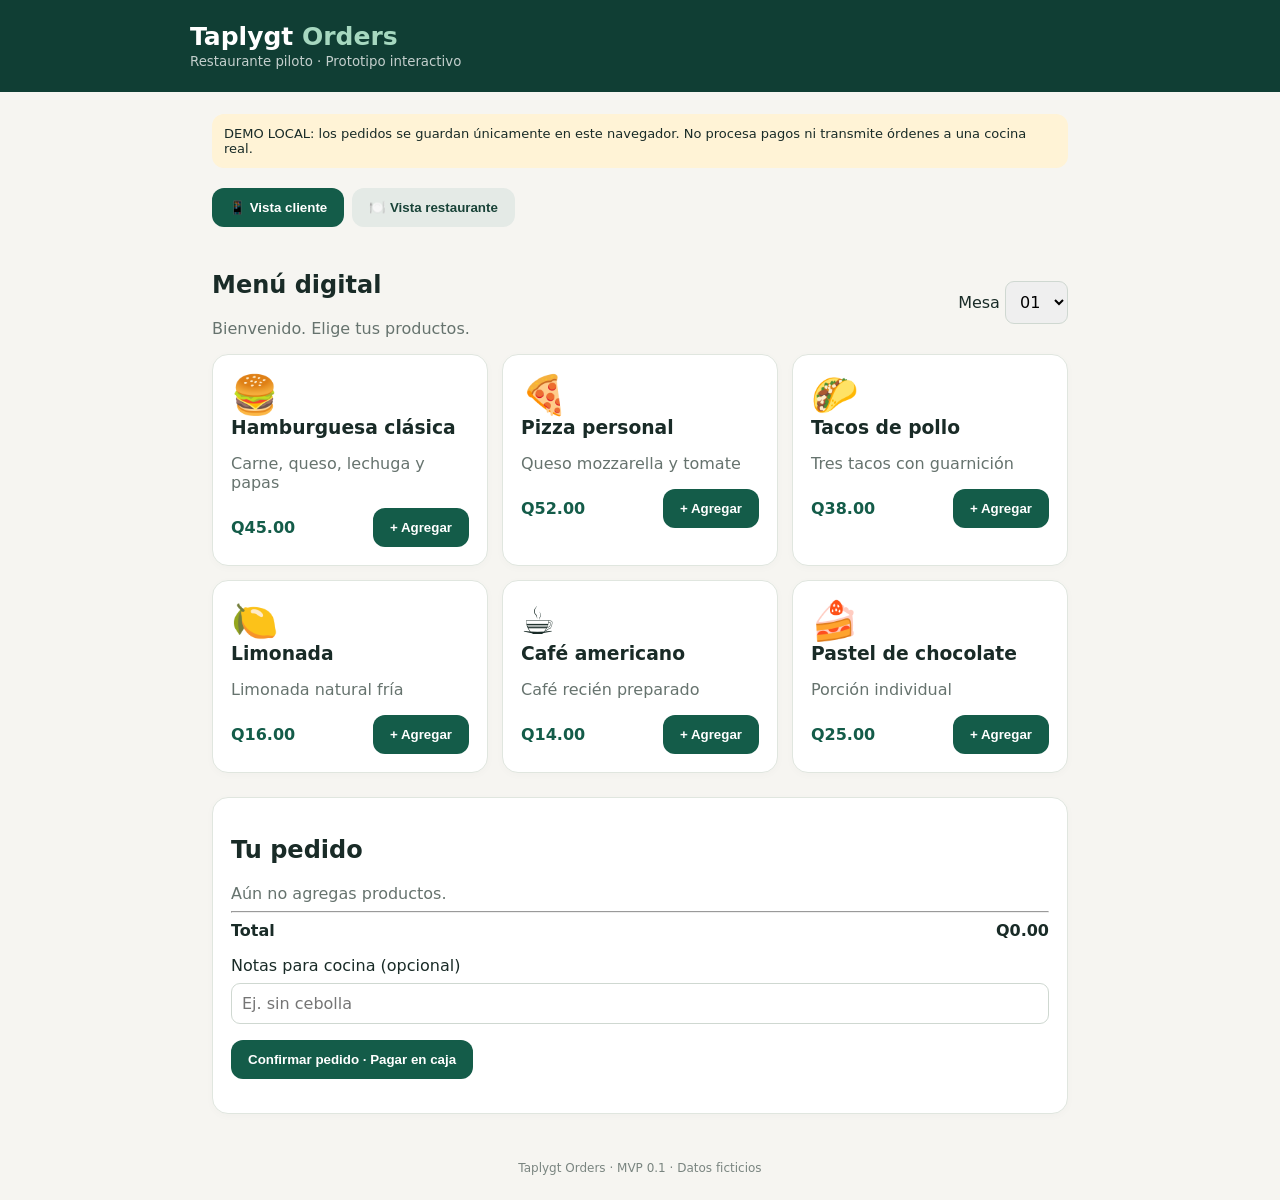
==== index.html @ bf9d2fa7 "Add files via upload" ====
<!doctype html><html lang="es"><head><meta charset="utf-8"><meta name="viewport" content="width=device-width,initial-scale=1"><title>Taplygt Orders · Demo</title><link rel="stylesheet" href="css/styles.css"></head><body><header><h1>Taplygt <span style="color:#a6d8c0">Orders</span></h1><small>Restaurante piloto · Prototipo interactivo</small></header><main class="wrap"><div class="warn">DEMO LOCAL: los pedidos se guardan únicamente en este navegador. No procesa pagos ni transmite órdenes a una cocina real.</div><nav><button id="clientTab" class="active" onclick="show('client')">📱 Vista cliente</button><button id="adminTab" onclick="show('admin')">🍽️ Vista restaurante</button></nav><section id="client"><div class="row"><div><h2>Menú digital</h2><p class="muted">Bienvenido. Elige tus productos.</p></div><label>Mesa <select id="table"><option value="1">01</option><option value="2">02</option><option value="3">03</option><option value="4">04</option><option value="5">05</option></select></label></div><div class="grid" id="menu"></div><div class="card" id="cart"><h2>Tu pedido</h2><div id="cartLines" class="muted">Aún no agregas productos.</div><hr><div class="row"><strong>Total</strong><strong id="total">Q0.00</strong></div><p><label>Notas para cocina (opcional)<br><input id="notes" placeholder="Ej. sin cebolla" style="width:100%;margin-top:8px" maxlength="150"></label></p><button class="primary" onclick="placeOrder()">Confirmar pedido · Pagar en caja</button><p id="confirmation" role="status"></p></div></section><section id="admin" class="hide"><h2>Panel de pedidos</h2><p class="muted">Actualiza los estados de las órdenes de demostración.</p><div id="orders"></div><button onclick="renderOrders()">Actualizar pedidos</button></section></main><footer>Taplygt Orders · MVP 0.1 · Datos ficticios</footer><script src="js/menu.js"></script><script src="js/cart.js"></script><script src="js/orders.js"></script><script src="js/app.js"></script></body></html>
---- css/styles.css ----
:root{font-family:Inter,system-ui,Arial;background:#f6f5f1;color:#192b27}*{box-sizing:border-box}body{margin:0}header{background:#103e34;color:white;padding:22px max(20px,calc((100vw - 900px)/2))}header h1{margin:0;font-size:25px}header small{opacity:.75}.wrap{max-width:900px;margin:auto;padding:22px}nav{display:flex;gap:8px;margin-bottom:24px}button{cursor:pointer;border:0;border-radius:12px;padding:12px 17px;font-weight:700}nav button{background:#e4eae6;color:#194338}nav button.active,.primary{background:#145c49;color:white}.muted{color:#66736e}.grid{display:grid;grid-template-columns:repeat(auto-fit,minmax(230px,1fr));gap:14px}.card{background:white;border:1px solid #e0e6df;border-radius:16px;padding:18px;box-shadow:0 2px 8px #00000006}.card h3{margin:0 0 8px}.price{font-weight:800;color:#145c49}.row{display:flex;justify-content:space-between;align-items:center;gap:12px}select,input{padding:10px;border:1px solid #cfd8d1;border-radius:9px;font:inherit}#cart{margin-top:24px}.pill{display:inline-block;padding:5px 10px;border-radius:30px;background:#e8f4ed;color:#145c49;font-size:12px;font-weight:700}.hide{display:none}.order{margin-bottom:12px}.warn{background:#fff3d6;padding:12px;border-radius:12px;font-size:13px;margin-bottom:20px}footer{text-align:center;color:#7a8580;padding:25px;font-size:12px}@media(max-width:500px){.row{flex-wrap:wrap}}
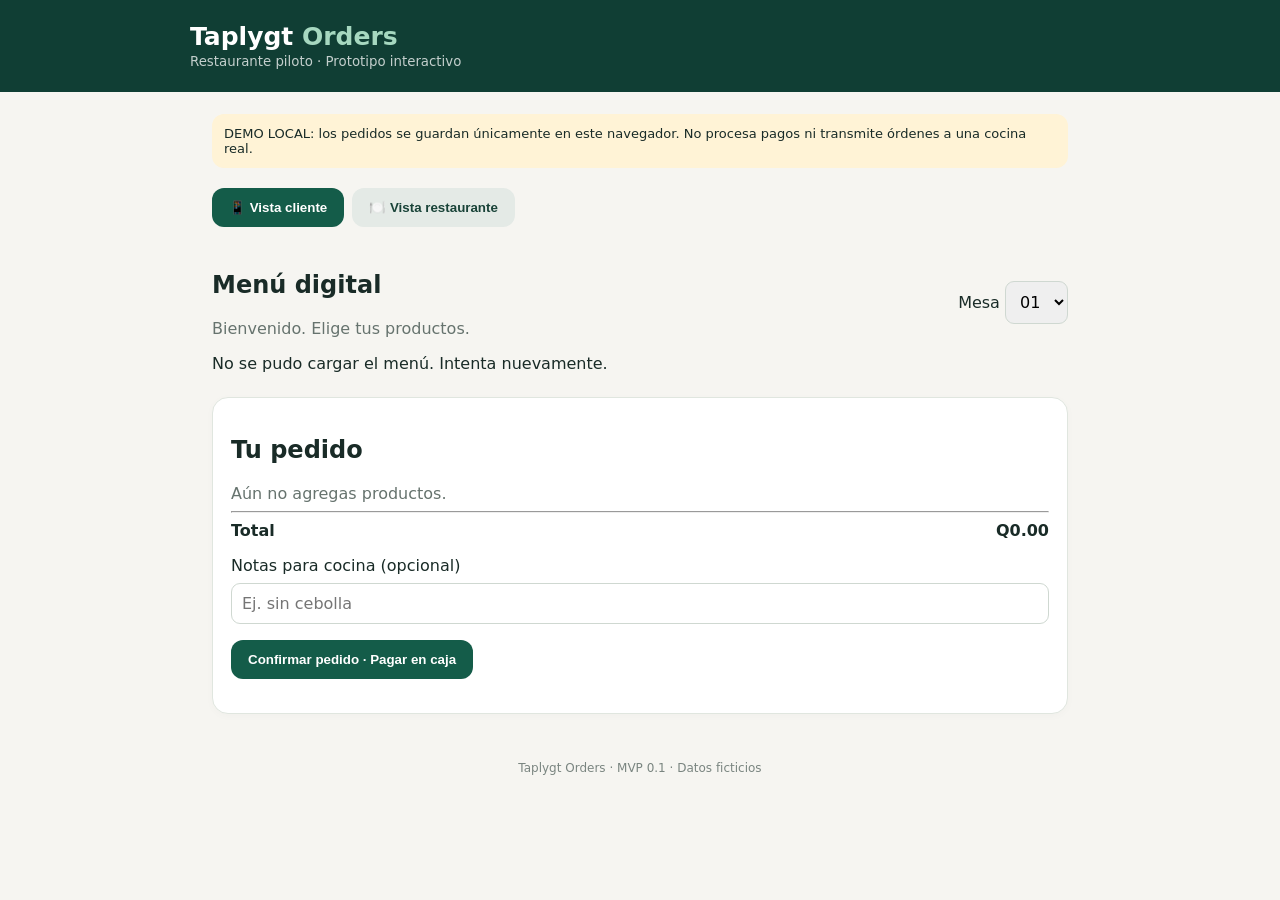
==== commit 56209222: "Update index.html" ====
--- a/index.html
+++ b/index.html
@@ -1 +1 @@
-<!doctype html><html lang="es"><head><meta charset="utf-8"><meta name="viewport" content="width=device-width,initial-scale=1"><title>Taplygt Orders · Demo</title><link rel="stylesheet" href="css/styles.css"></head><body><header><h1>Taplygt <span style="color:#a6d8c0">Orders</span></h1><small>Restaurante piloto · Prototipo interactivo</small></header><main class="wrap"><div class="warn">DEMO LOCAL: los pedidos se guardan únicamente en este navegador. No procesa pagos ni transmite órdenes a una cocina real.</div><nav><button id="clientTab" class="active" onclick="show('client')">📱 Vista cliente</button><button id="adminTab" onclick="show('admin')">🍽️ Vista restaurante</button></nav><section id="client"><div class="row"><div><h2>Menú digital</h2><p class="muted">Bienvenido. Elige tus productos.</p></div><label>Mesa <select id="table"><option value="1">01</option><option value="2">02</option><option value="3">03</option><option value="4">04</option><option value="5">05</option></select></label></div><div class="grid" id="menu"></div><div class="card" id="cart"><h2>Tu pedido</h2><div id="cartLines" class="muted">Aún no agregas productos.</div><hr><div class="row"><strong>Total</strong><strong id="total">Q0.00</strong></div><p><label>Notas para cocina (opcional)<br><input id="notes" placeholder="Ej. sin cebolla" style="width:100%;margin-top:8px" maxlength="150"></label></p><button class="primary" onclick="placeOrder()">Confirmar pedido · Pagar en caja</button><p id="confirmation" role="status"></p></div></section><section id="admin" class="hide"><h2>Panel de pedidos</h2><p class="muted">Actualiza los estados de las órdenes de demostración.</p><div id="orders"></div><button onclick="renderOrders()">Actualizar pedidos</button></section></main><footer>Taplygt Orders · MVP 0.1 · Datos ficticios</footer><script src="js/menu.js"></script><script src="js/cart.js"></script><script src="js/orders.js"></script><script src="js/app.js"></script></body></html>
+<!doctype html><html lang="es"><head><meta charset="utf-8"><meta name="viewport" content="width=device-width,initial-scale=1"><title>Taplygt Orders · Demo</title><link rel="stylesheet" href="css/styles.css"></head><body><header><h1>Taplygt <span style="color:#a6d8c0">Orders</span></h1><small>Restaurante piloto · Prototipo interactivo</small></header><main class="wrap"><div class="warn">DEMO LOCAL: los pedidos se guardan únicamente en este navegador. No procesa pagos ni transmite órdenes a una cocina real.</div><nav><button id="clientTab" class="active" onclick="show('client')">📱 Vista cliente</button><button id="adminTab" onclick="show('admin')">🍽️ Vista restaurante</button></nav><section id="client"><div class="row"><div><h2>Menú digital</h2><p class="muted">Bienvenido. Elige tus productos.</p></div><label>Mesa <select id="table"><option value="1">01</option><option value="2">02</option><option value="3">03</option><option value="4">04</option><option value="5">05</option></select></label></div><div class="grid" id="menu"></div><div class="card" id="cart"><h2>Tu pedido</h2><div id="cartLines" class="muted">Aún no agregas productos.</div><hr><div class="row"><strong>Total</strong><strong id="total">Q0.00</strong></div><p><label>Notas para cocina (opcional)<br><input id="notes" placeholder="Ej. sin cebolla" style="width:100%;margin-top:8px" maxlength="150"></label></p><button class="primary" onclick="placeOrder()">Confirmar pedido · Pagar en caja</button><p id="confirmation" role="status"></p></div></section><section id="admin" class="hide"><h2>Panel de pedidos</h2><p class="muted">Actualiza los estados de las órdenes de demostración.</p><div id="orders"></div><button onclick="renderOrders()">Actualizar pedidos</button></section></main><footer>Taplygt Orders · MVP 0.1 · Datos ficticios</footer><script src="js/menu.js"></script><script src="js/cart.js"></script><script src="js/orders.js"></script><script src="js/supabase.js"></script><script src="js/app.js"></script></body></html>
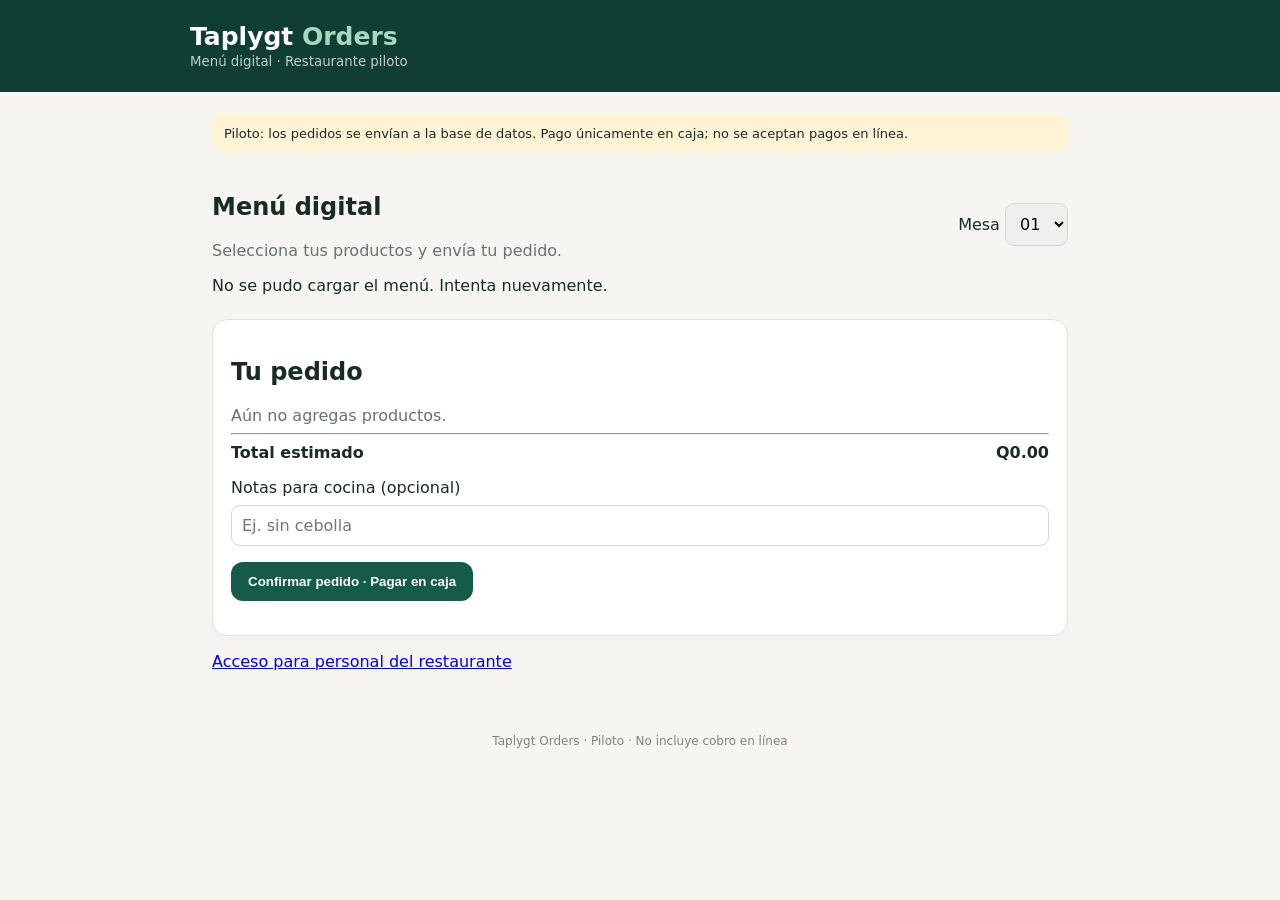
==== commit 6797015c: "Separate public menu from staff panel and enable live orders" ====
--- a/index.html
+++ b/index.html
@@ -1 +1,21 @@
-<!doctype html><html lang="es"><head><meta charset="utf-8"><meta name="viewport" content="width=device-width,initial-scale=1"><title>Taplygt Orders · Demo</title><link rel="stylesheet" href="css/styles.css"></head><body><header><h1>Taplygt <span style="color:#a6d8c0">Orders</span></h1><small>Restaurante piloto · Prototipo interactivo</small></header><main class="wrap"><div class="warn">DEMO LOCAL: los pedidos se guardan únicamente en este navegador. No procesa pagos ni transmite órdenes a una cocina real.</div><nav><button id="clientTab" class="active" onclick="show('client')">📱 Vista cliente</button><button id="adminTab" onclick="show('admin')">🍽️ Vista restaurante</button></nav><section id="client"><div class="row"><div><h2>Menú digital</h2><p class="muted">Bienvenido. Elige tus productos.</p></div><label>Mesa <select id="table"><option value="1">01</option><option value="2">02</option><option value="3">03</option><option value="4">04</option><option value="5">05</option></select></label></div><div class="grid" id="menu"></div><div class="card" id="cart"><h2>Tu pedido</h2><div id="cartLines" class="muted">Aún no agregas productos.</div><hr><div class="row"><strong>Total</strong><strong id="total">Q0.00</strong></div><p><label>Notas para cocina (opcional)<br><input id="notes" placeholder="Ej. sin cebolla" style="width:100%;margin-top:8px" maxlength="150"></label></p><button class="primary" onclick="placeOrder()">Confirmar pedido · Pagar en caja</button><p id="confirmation" role="status"></p></div></section><section id="admin" class="hide"><h2>Panel de pedidos</h2><p class="muted">Actualiza los estados de las órdenes de demostración.</p><div id="orders"></div><button onclick="renderOrders()">Actualizar pedidos</button></section></main><footer>Taplygt Orders · MVP 0.1 · Datos ficticios</footer><script src="js/menu.js"></script><script src="js/cart.js"></script><script src="js/orders.js"></script><script src="js/supabase.js"></script><script src="js/app.js"></script></body></html>
+<!doctype html>
+<html lang="es">
+<head><meta charset="utf-8"><meta name="viewport" content="width=device-width,initial-scale=1">
+<title>Taplygt Orders · Menú digital</title><link rel="stylesheet" href="css/styles.css"></head>
+<body>
+<header><h1>Taplygt <span style="color:#a6d8c0">Orders</span></h1><small>Menú digital · Restaurante piloto</small></header>
+<main class="wrap">
+  <div class="warn">Piloto: los pedidos se envían a la base de datos. Pago únicamente en caja; no se aceptan pagos en línea.</div>
+  <div class="row"><div><h2>Menú digital</h2><p class="muted">Selecciona tus productos y envía tu pedido.</p></div>
+  <label>Mesa <select id="table"><option value="1">01</option><option value="2">02</option><option value="3">03</option><option value="4">04</option><option value="5">05</option></select></label></div>
+  <div class="grid" id="menu" aria-live="polite"></div>
+  <div class="card" id="cart"><h2>Tu pedido</h2><div id="cartLines" class="muted">Aún no agregas productos.</div>
+  <hr><div class="row"><strong>Total estimado</strong><strong id="total">Q0.00</strong></div>
+  <p><label>Notas para cocina (opcional)<input id="notes" placeholder="Ej. sin cebolla" style="width:100%;margin-top:8px" maxlength="150"></label></p>
+  <button id="submitOrder" class="primary" onclick="placeOrder()">Confirmar pedido · Pagar en caja</button>
+  <p id="confirmation" role="status" aria-live="polite"></p></div>
+  <p><a href="admin/">Acceso para personal del restaurante</a></p>
+</main>
+<footer>Taplygt Orders · Piloto · No incluye cobro en línea</footer>
+<script src="js/cart.js"></script><script src="js/supabase.js"></script><script src="js/orders.js"></script><script src="js/app.js"></script>
+</body></html>
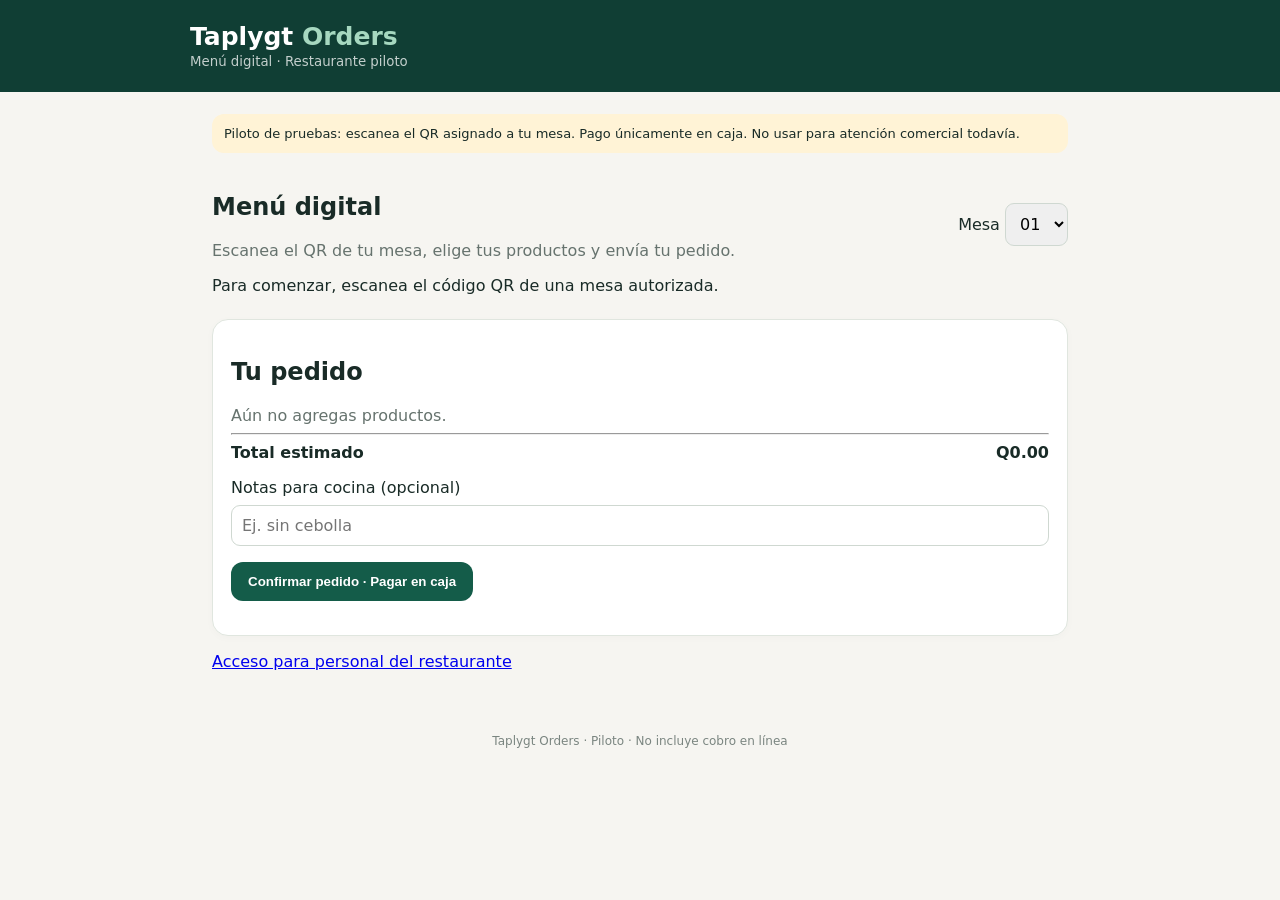
==== commit bc63e223: "Align Taplygt frontend to existing Supabase schema and secure QR tokens" ====
--- a/index.html
+++ b/index.html
@@ -5,8 +5,8 @@
 <body>
 <header><h1>Taplygt <span style="color:#a6d8c0">Orders</span></h1><small>Menú digital · Restaurante piloto</small></header>
 <main class="wrap">
-  <div class="warn">Piloto: los pedidos se envían a la base de datos. Pago únicamente en caja; no se aceptan pagos en línea.</div>
-  <div class="row"><div><h2>Menú digital</h2><p class="muted">Selecciona tus productos y envía tu pedido.</p></div>
+  <div class="warn">Piloto de pruebas: escanea el QR asignado a tu mesa. Pago únicamente en caja. No usar para atención comercial todavía.</div>
+  <div class="row"><div><h2>Menú digital</h2><p class="muted">Escanea el QR de tu mesa, elige tus productos y envía tu pedido.</p></div>
   <label>Mesa <select id="table"><option value="1">01</option><option value="2">02</option><option value="3">03</option><option value="4">04</option><option value="5">05</option></select></label></div>
   <div class="grid" id="menu" aria-live="polite"></div>
   <div class="card" id="cart"><h2>Tu pedido</h2><div id="cartLines" class="muted">Aún no agregas productos.</div>
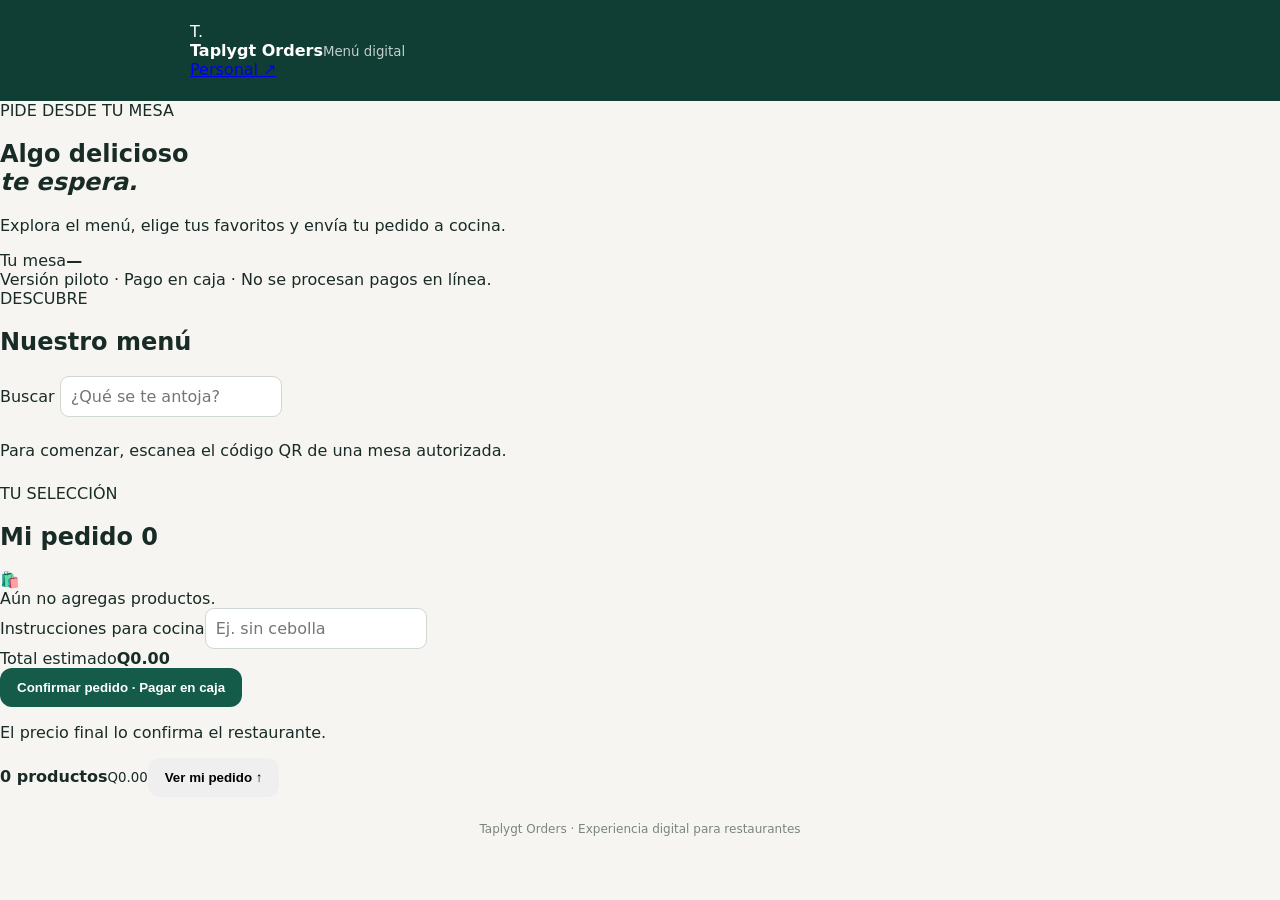
==== commit d162452a: "Redesign customer ordering menu with categories, search and mobile cart" ====
--- a/index.html
+++ b/index.html
@@ -1,21 +1,28 @@
 <!doctype html>
-<html lang="es">
-<head><meta charset="utf-8"><meta name="viewport" content="width=device-width,initial-scale=1">
-<title>Taplygt Orders · Menú digital</title><link rel="stylesheet" href="css/styles.css"></head>
-<body>
-<header><h1>Taplygt <span style="color:#a6d8c0">Orders</span></h1><small>Menú digital · Restaurante piloto</small></header>
-<main class="wrap">
-  <div class="warn">Piloto de pruebas: escanea el QR asignado a tu mesa. Pago únicamente en caja. No usar para atención comercial todavía.</div>
-  <div class="row"><div><h2>Menú digital</h2><p class="muted">Escanea el QR de tu mesa, elige tus productos y envía tu pedido.</p></div>
-  <label>Mesa <select id="table"><option value="1">01</option><option value="2">02</option><option value="3">03</option><option value="4">04</option><option value="5">05</option></select></label></div>
-  <div class="grid" id="menu" aria-live="polite"></div>
-  <div class="card" id="cart"><h2>Tu pedido</h2><div id="cartLines" class="muted">Aún no agregas productos.</div>
-  <hr><div class="row"><strong>Total estimado</strong><strong id="total">Q0.00</strong></div>
-  <p><label>Notas para cocina (opcional)<input id="notes" placeholder="Ej. sin cebolla" style="width:100%;margin-top:8px" maxlength="150"></label></p>
-  <button id="submitOrder" class="primary" onclick="placeOrder()">Confirmar pedido · Pagar en caja</button>
-  <p id="confirmation" role="status" aria-live="polite"></p></div>
-  <p><a href="admin/">Acceso para personal del restaurante</a></p>
-</main>
-<footer>Taplygt Orders · Piloto · No incluye cobro en línea</footer>
-<script src="js/cart.js"></script><script src="js/supabase.js"></script><script src="js/orders.js"></script><script src="js/app.js"></script>
-</body></html>+<html lang="es"><head><meta charset="utf-8"><meta name="viewport" content="width=device-width,initial-scale=1">
+<meta name="theme-color" content="#123c32"><title>Taplygt Orders · Menú</title>
+<link rel="stylesheet" href="css/styles.css"></head>
+<body class="customer-page">
+<header class="customer-header"><div class="customer-shell customer-header-inner">
+<div class="customer-brand"><span class="customer-logo">T.</span><div><strong>Taplygt <span>Orders</span></strong><small>Menú digital</small></div></div>
+<a href="admin/" class="customer-admin-link">Personal ↗</a></div></header>
+<main class="customer-shell">
+<section class="customer-hero"><div><span class="customer-eyebrow">PIDE DESDE TU MESA</span><h1>Algo delicioso<br><em>te espera.</em></h1>
+<p>Explora el menú, elige tus favoritos y envía tu pedido a cocina.</p></div>
+<div class="customer-table-badge"><span>Tu mesa</span><strong id="tableBadge">—</strong></div></section>
+<div class="customer-notice">Versión piloto · Pago en caja · No se procesan pagos en línea.</div>
+<div class="customer-heading"><div><span class="customer-eyebrow">DESCUBRE</span><h2>Nuestro menú</h2></div>
+<label class="customer-search-label" for="menuSearch">Buscar <input id="menuSearch" type="search" placeholder="¿Qué se te antoja?" autocomplete="off"></label></div>
+<nav id="categoryFilters" class="customer-categories" aria-label="Categorías del menú"></nav>
+<div class="customer-layout"><section><div id="menu" class="customer-product-grid" aria-live="polite">Escanea el QR de tu mesa para ver el menú.</div></section>
+<aside id="cart" class="customer-cart"><div class="customer-cart-head"><div><span class="customer-eyebrow">TU SELECCIÓN</span><h2>Mi pedido <span id="cartCount" class="customer-count">0</span></h2></div><span class="customer-bag">🛍️</span></div>
+<div id="cartLines" class="customer-cart-lines">Aún no agregas productos.</div>
+<label class="customer-notes-label" for="notes">Instrucciones para cocina<input id="notes" maxlength="150" placeholder="Ej. sin cebolla"></label>
+<div class="customer-cart-total"><span>Total estimado</span><strong id="total">Q0.00</strong></div>
+<button id="submitOrder" class="primary customer-submit" onclick="placeOrder()" disabled>Confirmar pedido · Pagar en caja</button>
+<p id="confirmation" role="status" aria-live="polite" class="customer-confirmation"></p>
+<p class="customer-footnote">El precio final lo confirma el restaurante.</p></aside></div>
+<select id="table" class="hide" aria-label="Mesa asignada"></select>
+</main><div class="customer-sticky-cart" id="stickyCart"><span><strong id="stickyCount">0 productos</strong><small id="stickyTotal">Q0.00</small></span><button type="button" id="viewCart">Ver mi pedido ↑</button></div>
+<footer>Taplygt Orders · Experiencia digital para restaurantes</footer>
+<script src="js/cart.js"></script><script src="js/supabase.js"></script><script src="js/orders.js"></script><script src="js/app.js"></script></body></html>
--- a/css/styles.css
+++ b/css/styles.css
@@ -1 +1,74 @@
-:root{font-family:Inter,system-ui,Arial;background:#f6f5f1;color:#192b27}*{box-sizing:border-box}body{margin:0}header{background:#103e34;color:white;padding:22px max(20px,calc((100vw - 900px)/2))}header h1{margin:0;font-size:25px}header small{opacity:.75}.wrap{max-width:900px;margin:auto;padding:22px}nav{display:flex;gap:8px;margin-bottom:24px}button{cursor:pointer;border:0;border-radius:12px;padding:12px 17px;font-weight:700}nav button{background:#e4eae6;color:#194338}nav button.active,.primary{background:#145c49;color:white}.muted{color:#66736e}.grid{display:grid;grid-template-columns:repeat(auto-fit,minmax(230px,1fr));gap:14px}.card{background:white;border:1px solid #e0e6df;border-radius:16px;padding:18px;box-shadow:0 2px 8px #00000006}.card h3{margin:0 0 8px}.price{font-weight:800;color:#145c49}.row{display:flex;justify-content:space-between;align-items:center;gap:12px}select,input{padding:10px;border:1px solid #cfd8d1;border-radius:9px;font:inherit}#cart{margin-top:24px}.pill{display:inline-block;padding:5px 10px;border-radius:30px;background:#e8f4ed;color:#145c49;font-size:12px;font-weight:700}.hide{display:none}.order{margin-bottom:12px}.warn{background:#fff3d6;padding:12px;border-radius:12px;font-size:13px;margin-bottom:20px}footer{text-align:center;color:#7a8580;padding:25px;font-size:12px}@media(max-width:500px){.row{flex-wrap:wrap}}+:root{font-family:Inter,system-ui,Arial;background:#f6f5f1;color:#192b27}*{box-sizing:border-box}body{margin:0}header{background:#103e34;color:white;padding:22px max(20px,calc((100vw - 900px)/2))}header h1{margin:0;font-size:25px}header small{opacity:.75}.wrap{max-width:900px;margin:auto;padding:22px}nav{display:flex;gap:8px;margin-bottom:24px}button{cursor:pointer;border:0;border-radius:12px;padding:12px 17px;font-weight:700}nav button{background:#e4eae6;color:#194338}nav button.active,.primary{background:#145c49;color:white}.muted{color:#66736e}.grid{display:grid;grid-template-columns:repeat(auto-fit,minmax(230px,1fr));gap:14px}.card{background:white;border:1px solid #e0e6df;border-radius:16px;padding:18px;box-shadow:0 2px 8px #00000006}.card h3{margin:0 0 8px}.price{font-weight:800;color:#145c49}.row{display:flex;justify-content:space-between;align-items:center;gap:12px}select,input{padding:10px;border:1px solid #cfd8d1;border-radius:9px;font:inherit}#cart{margin-top:24px}.pill{display:inline-block;padding:5px 10px;border-radius:30px;background:#e8f4ed;color:#145c49;font-size:12px;font-weight:700}.hide{display:none}.order{margin-bottom:12px}.warn{background:#fff3d6;padding:12px;border-radius:12px;font-size:13px;margin-bottom:20px}footer{text-align:center;color:#7a8580;padding:25px;font-size:12px}@media(max-width:500px){.row{flex-wrap:wrap}}
+
+/* Panel de operaciones Taplygt · versión tablet */
+.admin-page{background:#f2f5f1;min-height:100vh}
+.admin-page .admin-shell{max-width:1240px;margin:auto;padding:0 26px}
+.admin-page .admin-header{background:#103e34;color:#fff;padding:0}
+.admin-header-inner{display:flex;align-items:center;justify-content:space-between;gap:20px;min-height:94px}
+.admin-header h1{font-size:27px;letter-spacing:-.6px}
+.admin-header small{display:block;margin-top:7px}
+.brand-accent{color:#a6d8c0}
+.header-link{color:#e3f3e9;text-decoration:none;font-weight:600;font-size:14px}
+.admin-page main.admin-shell{padding-top:36px;padding-bottom:45px}
+.admin-page button:disabled{opacity:.55;cursor:not-allowed}
+.admin-page button:focus-visible,.admin-page input:focus-visible,.admin-page select:focus-visible,.admin-page a:focus-visible{outline:3px solid #86bba5;outline-offset:3px}
+.admin-login{max-width:470px;margin:50px auto 90px;padding:32px}
+.admin-login h2{font-size:30px;letter-spacing:-1px;margin:8px 0}
+.admin-login form{display:grid;gap:11px;margin-top:26px}
+.admin-login label{font-size:13px;font-weight:700}
+.admin-login input{width:100%;padding:14px;background:#fafcfb}
+.admin-login button{margin-top:10px}
+.eyebrow{font-size:11px;font-weight:800;text-transform:uppercase;letter-spacing:1.5px;color:#4a7b68}
+.admin-topbar{display:flex;align-items:center;justify-content:space-between;gap:20px;margin-bottom:26px}
+.admin-topbar h2{font-size:33px;margin:6px 0 3px;letter-spacing:-1.1px}
+.admin-topbar .muted{font-size:13px}
+.admin-actions{display:flex;align-items:center;gap:9px;flex-wrap:wrap}
+.soft-button{background:#fff;color:#234b3d;border:1px solid #d4e1da;font-weight:700}
+.soft-button:hover{background:#e9f4ed}
+.admin-metrics{display:grid;grid-template-columns:repeat(4,minmax(0,1fr));gap:14px;margin-bottom:28px}
+.metric-card{background:#fff;border:1px solid #dfe9e3;border-radius:17px;padding:21px 22px;box-shadow:0 4px 15px #092c1e08}
+.metric-card span,.metric-card small{display:block;color:#66776d;font-size:13px}
+.metric-card strong{display:block;font-size:42px;line-height:1.15;margin:8px 0;color:#103e34;font-variant-numeric:tabular-nums}
+.metric-card small{font-size:11px}
+.admin-toolbar{display:flex;align-items:center;justify-content:space-between;gap:18px;margin-bottom:17px}
+.admin-toolbar h3{font-size:23px;margin:0 0 5px}
+.admin-toolbar .muted{font-size:12px;margin:0}
+.filter-label{display:flex;align-items:center;gap:10px;font-size:13px;font-weight:700}
+.filter-label select{background:#fff;min-width:150px}
+.order-grid{display:grid;grid-template-columns:repeat(2,minmax(0,1fr));gap:16px}
+.order-card{display:flex;flex-direction:column;gap:15px;border:1px solid #dfe6df;border-radius:18px;background:#fff;box-shadow:0 4px 16px #133c2508;padding:23px;min-width:0}
+.order-card.status-pending{border-color:#e3c885;box-shadow:inset 4px 0 #e0aa3d,0 4px 16px #133c2508}
+.order-card.status-ready{border-color:#9bb9df;box-shadow:inset 4px 0 #4289cf,0 4px 16px #133c2508}
+.order-card-header{display:flex;justify-content:space-between;align-items:flex-start;gap:12px}
+.order-table{font-size:24px;font-weight:800;letter-spacing:-.6px;color:#183b2b}
+.order-code{font-size:12px;color:#78897d;margin-top:5px;font-weight:700}
+.order-status{display:inline-flex;align-items:center;padding:7px 12px;border-radius:100px;background:#e8f3ec;font-size:12px;font-weight:800;color:#18543a;white-space:nowrap}
+.order-status.status-pending{background:#fff1cf;color:#8c5f04}
+.order-status.status-ready{background:#e5f0ff;color:#195e9c}
+.order-status.status-cancelled{background:#fbe4e2;color:#9b3831}
+.order-status.status-delivered{background:#e8e9ec;color:#4c5656}
+.order-time{font-size:12px;color:#738276;margin:0}
+.order-line-list{border-top:1px solid #e8eee9;border-bottom:1px solid #e8eee9;padding:10px 0}
+.order-line{display:flex;justify-content:space-between;gap:12px;align-items:baseline;padding:7px 0;font-size:14px}
+.order-line strong{white-space:nowrap}
+.order-notes{background:#f5f7f2;color:#536b59;border-radius:11px;padding:11px 13px;font-size:12px}
+.order-card-footer{display:flex;flex-direction:column;gap:15px;margin-top:auto}
+.order-total{font-size:24px;color:#164c38;letter-spacing:-.4px}
+.order-control-row{display:flex;gap:9px;align-items:center;flex-wrap:wrap}
+.order-next-button{flex:1;min-height:48px}
+.order-cancel-button{min-height:48px;background:#fff0ed;color:#8c3f35}
+.order-cancel-button:hover{background:#ffe6e2}
+.empty-orders{grid-column:1/-1;text-align:center;padding:75px 15px;background:#fff;border:1px dashed #cbdbd0;border-radius:18px}
+.empty-orders-icon{font-size:45px;color:#3a8163}
+.empty-orders h3{margin:8px 0}
+.empty-orders p{color:#66766a;font-size:14px}
+.new-order-notice{background:#e9f4ed;border:1px solid #aad0ba;border-radius:13px;padding:15px 18px;color:#18543a;font-weight:800;margin-bottom:16px}
+.table-links-panel{margin-top:30px}
+.table-links-panel summary{cursor:pointer;font-weight:800;font-size:16px}
+.table-links-panel>p{font-size:13px}
+.table-link-row{display:flex;align-items:center;gap:14px;border-top:1px solid #ebefec;padding:14px 0;flex-wrap:wrap}
+.table-link-row a{color:#14684d;font-size:14px}
+.table-link-row button{padding:9px 13px}
+@media(max-width:960px){.admin-metrics{grid-template-columns:repeat(2,minmax(0,1fr))}.admin-topbar{align-items:flex-start;flex-direction:column}.admin-page .admin-shell{padding-left:20px;padding-right:20px}}
+@media(max-width:660px){.admin-header-inner{min-height:78px}.admin-header h1{font-size:23px}.admin-page main.admin-shell{padding-top:22px}.admin-topbar h2{font-size:28px}.admin-metrics{gap:10px}.metric-card{padding:16px}.metric-card strong{font-size:34px}.metric-card small{font-size:10px}.admin-toolbar{align-items:flex-start;flex-direction:column}.filter-label{width:100%;justify-content:space-between}.filter-label select{flex:1}.order-grid{grid-template-columns:1fr}.order-card{padding:19px}.admin-login{padding:22px;margin:18px auto 50px}.admin-actions button{font-size:12px;padding:10px 12px}}
+@media(prefers-reduced-motion:reduce){*{scroll-behavior:auto!important;animation:none!important;transition:none!important}}
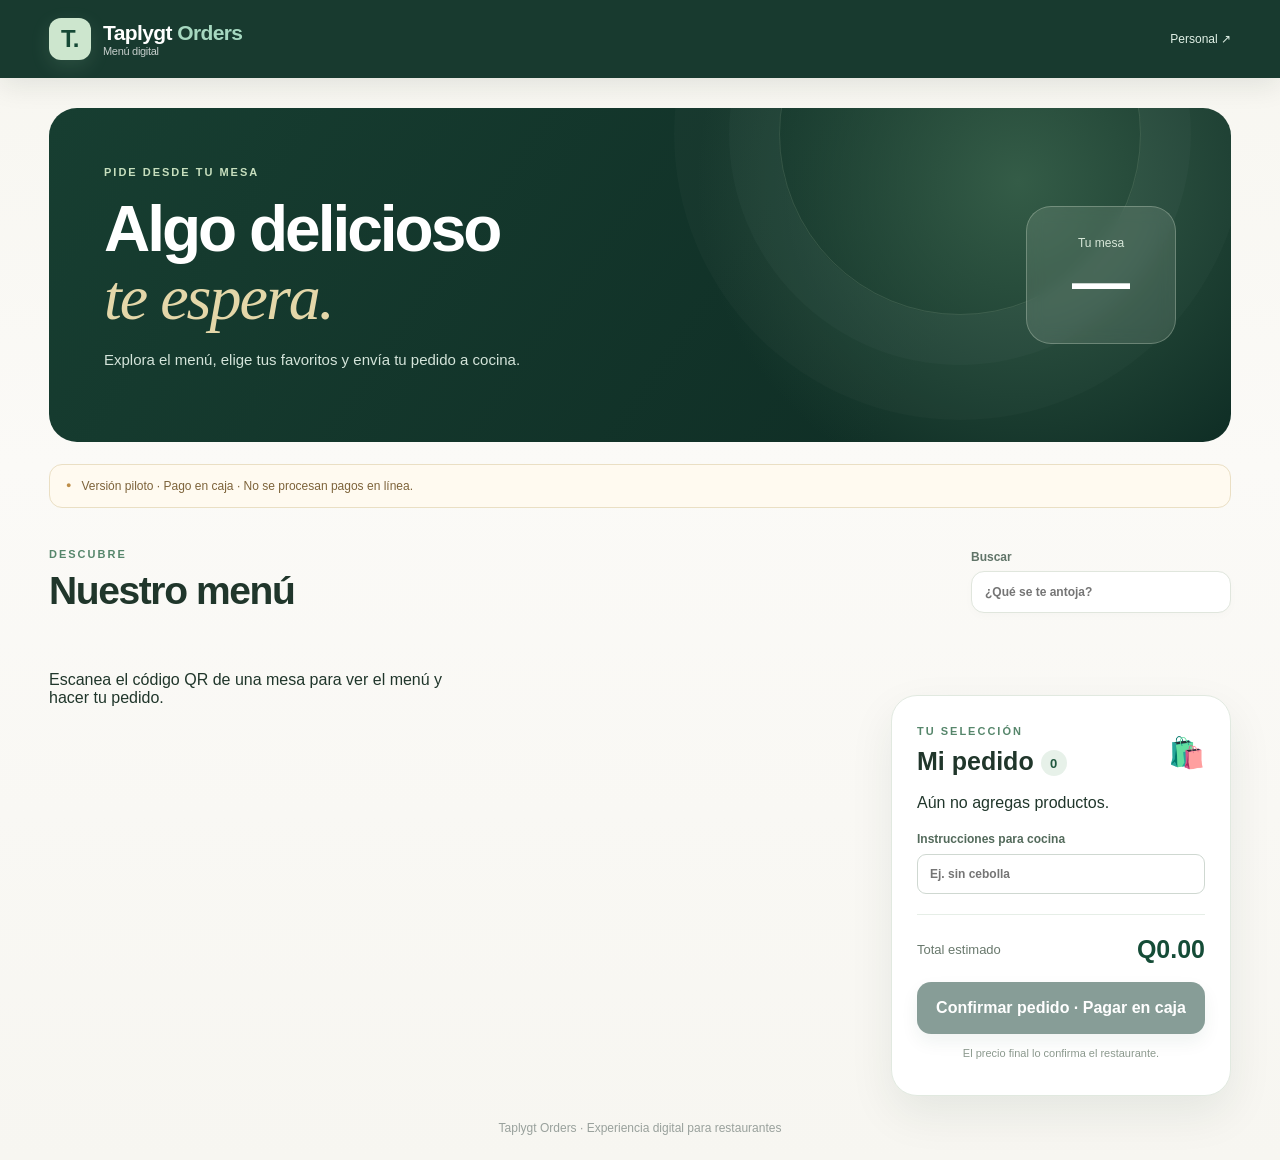
==== commit db7203c3: "Apply Taplygt Atelier responsive redesign to index.html" ====
--- a/index.html
+++ b/index.html
@@ -1,13 +1,14 @@
 <!doctype html>
 <html lang="es"><head><meta charset="utf-8"><meta name="viewport" content="width=device-width,initial-scale=1">
 <meta name="theme-color" content="#123c32"><title>Taplygt Orders · Menú</title>
-<link rel="stylesheet" href="css/styles.css"></head>
+<link rel="stylesheet" href="css/styles.css">
+<link rel="stylesheet" href="css/atelier.css"></head>
 <body class="customer-page">
 <header class="customer-header"><div class="customer-shell customer-header-inner">
-<div class="customer-brand"><span class="customer-logo">T.</span><div><strong>Taplygt <span>Orders</span></strong><small>Menú digital</small></div></div>
+<div class="customer-brand"><span class="customer-logo">T.</span><div><strong>Taplygt <span>Orders</span></strong><small id="restaurantBrandName">Menú digital</small></div></div>
 <a href="admin/" class="customer-admin-link">Personal ↗</a></div></header>
 <main class="customer-shell">
-<section class="customer-hero"><div><span class="customer-eyebrow">PIDE DESDE TU MESA</span><h1>Algo delicioso<br><em>te espera.</em></h1>
+<section class="customer-hero"><div><span class="customer-eyebrow" id="heroRestaurantName">PIDE DESDE TU MESA</span><h1>Algo delicioso<br><em>te espera.</em></h1>
 <p>Explora el menú, elige tus favoritos y envía tu pedido a cocina.</p></div>
 <div class="customer-table-badge"><span>Tu mesa</span><strong id="tableBadge">—</strong></div></section>
 <div class="customer-notice">Versión piloto · Pago en caja · No se procesan pagos en línea.</div>
--- a/css/styles.css
+++ b/css/styles.css
@@ -72,3 +72,121 @@
 @media(max-width:960px){.admin-metrics{grid-template-columns:repeat(2,minmax(0,1fr))}.admin-topbar{align-items:flex-start;flex-direction:column}.admin-page .admin-shell{padding-left:20px;padding-right:20px}}
 @media(max-width:660px){.admin-header-inner{min-height:78px}.admin-header h1{font-size:23px}.admin-page main.admin-shell{padding-top:22px}.admin-topbar h2{font-size:28px}.admin-metrics{gap:10px}.metric-card{padding:16px}.metric-card strong{font-size:34px}.metric-card small{font-size:10px}.admin-toolbar{align-items:flex-start;flex-direction:column}.filter-label{width:100%;justify-content:space-between}.filter-label select{flex:1}.order-grid{grid-template-columns:1fr}.order-card{padding:19px}.admin-login{padding:22px;margin:18px auto 50px}.admin-actions button{font-size:12px;padding:10px 12px}}
 @media(prefers-reduced-motion:reduce){*{scroll-behavior:auto!important;animation:none!important;transition:none!important}}
+
+/* Taplygt customer experience v2 */
+.customer-page{background:#f7f8f4;color:#20362b}
+.customer-shell{max-width:1200px;margin:0 auto;padding:0 24px}
+.customer-header{padding:0;background:#103c32}
+.customer-header-inner{display:flex;justify-content:space-between;align-items:center;min-height:78px}
+.customer-brand{display:flex;gap:12px;align-items:center}
+.customer-logo{display:grid;place-items:center;background:#cde6ce;color:#164936;border-radius:12px;width:42px;height:42px;font-weight:900;font-size:24px}
+.customer-brand strong{display:block;font-size:21px;letter-spacing:-.6px}
+.customer-brand strong span{color:#a6d8c0}
+.customer-brand small{display:block;font-size:11px}
+.customer-admin-link{color:#e1f1e7;text-decoration:none;font-size:12px}
+.customer-hero{display:flex;justify-content:space-between;align-items:center;gap:20px;padding:54px 0 40px}
+.customer-eyebrow{font-size:11px;letter-spacing:2px;color:#56866b;font-weight:900}
+.customer-hero h1{font-size:clamp(40px,6vw,74px);line-height:1.04;letter-spacing:-2.5px;margin:15px 0}
+.customer-hero h1 em{font-family:Georgia,serif;font-weight:400;color:#3c8163}
+.customer-hero p{color:#64776b;max-width:430px;font-size:15px}
+.customer-table-badge{display:flex;flex-direction:column;align-items:center;justify-content:center;background:#e4efe6;border:1px solid #c7dfcb;border-radius:24px;min-width:150px;min-height:140px}
+.customer-table-badge span{font-size:12px;color:#47765c}
+.customer-table-badge strong{font-size:58px;line-height:1.1;color:#174c37}
+.customer-notice{background:#fff5df;border:1px solid #f0e2c0;color:#8c6829;border-radius:12px;padding:12px 16px;font-size:12px;margin-bottom:42px}
+.customer-heading{display:flex;justify-content:space-between;align-items:end;gap:20px;margin-bottom:20px}
+.customer-heading h2{font-size:35px;letter-spacing:-1px;margin:7px 0 0}
+.customer-search-label{font-size:12px;color:#607468;font-weight:700}
+.customer-search-label input{display:block;margin-top:7px;min-width:260px;background:#fff;padding:13px}
+.customer-categories{display:flex;gap:9px;overflow-x:auto;padding-bottom:15px;margin-bottom:16px}
+.customer-category{flex:0 0 auto;border:1px solid #d8e4db;background:#fff;color:#496957;border-radius:99px;padding:10px 19px;font-size:13px}
+.customer-category.selected{background:#174e3a;color:white;border-color:#174e3a}
+.customer-layout{display:grid;grid-template-columns:minmax(0,1fr) 340px;align-items:start;gap:24px}
+.customer-product-grid{display:grid;grid-template-columns:repeat(2,minmax(0,1fr));gap:16px;min-width:0}
+.customer-product{background:#fff;border:1px solid #e2e9e1;border-radius:20px;overflow:hidden;box-shadow:0 5px 22px #193e2409}
+.customer-product-art{height:165px;display:grid;place-items:center;background:linear-gradient(135deg,#f3f0e6,#e3eee3)}
+.customer-product-art img{width:100%;height:100%;object-fit:cover}
+.customer-food-icon{font-size:68px;filter:drop-shadow(0 7px 8px #203b271a)}
+.customer-product-body{padding:20px}
+.customer-product-category{font-size:11px;text-transform:uppercase;letter-spacing:1px;color:#5d8a70;font-weight:800}
+.customer-product h3{font-size:19px;margin:9px 0}
+.customer-product p{font-size:13px;color:#7b877e;line-height:1.5;min-height:40px}
+.customer-product-bottom{display:flex;align-items:center;justify-content:space-between;gap:10px;margin-top:20px}
+.customer-product-bottom strong{font-size:20px;color:#164d39}
+.customer-add{background:#e8f3e9;color:#1d5d42;border-radius:10px;padding:11px 14px;font-size:12px}
+.customer-add:hover{background:#d7ebda}
+.customer-cart{position:sticky;top:20px;background:#fff;border:1px solid #e1e9e0;border-radius:22px;padding:22px;box-shadow:0 7px 30px #193e240b;scroll-margin-top:20px}
+.customer-cart-head{display:flex;justify-content:space-between;align-items:center}
+.customer-cart h2{font-size:23px;margin:8px 0}
+.customer-count{display:inline-grid;place-items:center;background:#e7f1e9;color:#21583f;border-radius:50%;font-size:13px;min-width:26px;height:26px;vertical-align:middle}
+.customer-bag{font-size:30px}
+.customer-cart-lines{padding:10px 0 20px}
+.customer-cart-empty{background:#f6f8f4;border-radius:13px;padding:22px;color:#8b998e;text-align:center;font-size:13px}
+.customer-cart-row{display:flex;justify-content:space-between;align-items:center;gap:12px;border-bottom:1px solid #eaf0e9;padding:15px 0}
+.customer-cart-row strong{display:block;font-size:13px}
+.customer-cart-row small{display:block;font-size:11px;color:#8a968d;margin-top:5px}
+.customer-quantity{display:flex;align-items:center;gap:8px}
+.customer-quantity button{padding:5px 10px;border-radius:8px;background:#e9f3ea;color:#1d5b41}
+.customer-quantity span{font-size:13px;font-weight:800;min-width:12px;text-align:center}
+.customer-notes-label{display:block;color:#536a5b;font-size:12px;font-weight:700}
+.customer-notes-label input{display:block;width:100%;margin-top:8px;padding:12px}
+.customer-cart-total{display:flex;justify-content:space-between;align-items:center;border-top:1px solid #e6eee7;padding-top:20px;margin-top:20px}
+.customer-cart-total span{font-size:13px;color:#69796d}
+.customer-cart-total strong{font-size:25px;color:#154c37}
+.customer-submit{width:100%;margin-top:18px;min-height:52px}
+.customer-submit:disabled{opacity:.5;cursor:not-allowed}
+.customer-confirmation{font-size:13px;color:#185d3d;line-height:1.5}
+.customer-footnote{text-align:center;font-size:11px;color:#8d9a8f}
+.customer-empty{grid-column:1/-1;padding:25px;background:#fff;border-radius:15px}
+.customer-sticky-cart{display:none}
+@media(max-width:940px){.customer-layout{grid-template-columns:1fr}.customer-cart{position:static}.customer-product-grid{grid-template-columns:repeat(2,minmax(0,1fr))}}
+@media(max-width:600px){.customer-shell{padding-left:17px;padding-right:17px}.customer-hero{padding:36px 0 25px}.customer-hero h1{font-size:43px;letter-spacing:-1.7px}.customer-hero p{font-size:13px}.customer-table-badge{min-width:91px;min-height:96px;border-radius:17px}.customer-table-badge strong{font-size:39px}.customer-notice{margin-bottom:28px}.customer-heading{align-items:stretch;flex-direction:column}.customer-heading h2{font-size:30px}.customer-search-label input{min-width:0;width:100%}.customer-product-grid{grid-template-columns:1fr}.customer-product{display:grid;grid-template-columns:115px minmax(0,1fr);min-height:175px}.customer-product-art{height:100%;min-height:175px}.customer-food-icon{font-size:50px}.customer-product-body{padding:15px}.customer-product h3{font-size:17px}.customer-product p{font-size:12px;min-height:0;margin:6px 0}.customer-product-bottom{margin-top:12px}.customer-product-bottom strong{font-size:17px}.customer-add{padding:9px 11px}.customer-cart{margin-bottom:30px}.customer-sticky-cart.visible{position:fixed;bottom:0;left:0;right:0;z-index:10;display:flex;justify-content:space-between;align-items:center;gap:12px;background:#103e34;color:white;padding:13px 18px;box-shadow:0 -5px 25px #0002}.customer-sticky-cart span{display:flex;flex-direction:column}.customer-sticky-cart small{color:#bde0c8}.customer-sticky-cart button{background:#cce8d1;color:#12422f}.customer-page footer{padding-bottom:95px}}
+
+/* Staff catalog */
+.catalog-panel{margin-top:30px}
+.catalog-heading{display:flex;align-items:center;justify-content:space-between;gap:15px;margin-bottom:20px}
+.catalog-heading h3{font-size:23px;margin:5px 0}
+.catalog-heading p{font-size:13px;margin:0}
+.catalog-grid{display:grid;grid-template-columns:repeat(2,minmax(0,1fr));gap:12px}
+.catalog-item{display:flex;gap:13px;min-width:0;background:#f9fbf8;border:1px solid #e0e8e0;border-radius:14px;padding:11px}
+.catalog-preview{width:85px;min-width:85px;height:95px;background:#e4eee6;border-radius:11px;display:grid;place-items:center;font-size:35px;overflow:hidden}
+.catalog-preview img{width:100%;height:100%;object-fit:cover}
+.catalog-item-body{min-width:0;flex:1}
+.catalog-item-body strong{display:block;font-size:14px}
+.catalog-item-body small{display:block;color:#697c70;margin:5px 0}
+.catalog-availability{display:block;color:#32694a;font-size:11px;font-weight:700;margin:5px 0}
+.catalog-item-actions{display:flex;flex-wrap:wrap;gap:5px}
+.catalog-item-actions button{padding:7px 10px;font-size:11px}
+.catalog-delete{background:#fff0ed;color:#9c4a3e}
+.catalog-form{display:grid;grid-template-columns:repeat(2,minmax(0,1fr));gap:15px;background:#f6f9f6;border:1px solid #dbe8df;border-radius:14px;padding:20px;margin-top:22px}
+.catalog-form h3,.catalog-buttons{grid-column:1/-1}
+.catalog-form label{display:flex;flex-direction:column;gap:6px;font-size:12px;font-weight:700;color:#46614e}
+.catalog-form input,.catalog-form textarea{width:100%;padding:11px;border:1px solid #cfded1;border-radius:9px;font:inherit}
+.catalog-form .catalog-check{flex-direction:row;align-items:center}
+.catalog-check input{width:auto}
+.catalog-buttons{display:flex;gap:10px}
+@media(max-width:720px){.catalog-grid,.catalog-form{grid-template-columns:1fr}.catalog-heading{align-items:flex-start;flex-direction:column}}
+
+.catalog-form.hide{display:none}
+
+.table-manager-actions{display:flex;flex-wrap:wrap;gap:10px;margin:12px 0}
+
+.owner-grid{display:grid;grid-template-columns:repeat(auto-fit,minmax(260px,1fr));gap:14px}.owner-restaurant h3{font-size:20px;margin:0 0 12px}.owner-restaurant p{margin:8px 0}.owner-restaurant strong{font-size:14px;color:#145c49}
+@media(max-width:700px){.owner-grid{grid-template-columns:1fr}}
+
+/* Restaurant analytics */
+.analytics-panel{margin:24px 0}
+.analytics-kpis{display:grid;grid-template-columns:repeat(4,minmax(0,1fr));gap:12px;margin:16px 0}
+.analytics-kpis .metric-card{padding:14px}
+.analytics-kpis .metric-card strong{display:block;font-size:22px;overflow-wrap:anywhere}
+.analytics-columns{display:grid;grid-template-columns:1.5fr 1fr;gap:26px;margin-top:18px}
+.analytics-columns h4{margin:0 0 16px}
+.analytics-day{display:grid;grid-template-columns:48px minmax(50px,1fr) 105px;align-items:center;gap:12px;margin:11px 0;font-size:12px}
+.analytics-day-label{font-weight:700;color:#48695b}
+.analytics-day strong{text-align:right;font-size:12px}
+.analytics-track{height:12px;border-radius:20px;overflow:hidden;background:#e8efe9}
+.analytics-fill{height:100%;border-radius:20px;background:#23785e}
+.analytics-product{display:flex;justify-content:space-between;gap:10px;padding:12px 0;border-bottom:1px solid #e4ece6;font-size:13px}
+@media(max-width:850px){.analytics-kpis{grid-template-columns:repeat(2,minmax(0,1fr))}.analytics-columns{grid-template-columns:1fr}}
+@media(max-width:430px){.analytics-kpis .metric-card strong{font-size:19px}.analytics-day{grid-template-columns:40px minmax(40px,1fr) 88px;gap:7px}}
+
+.analytics-actions{display:flex;flex-wrap:wrap;gap:8px}
--- a/css/atelier.css
+++ b/css/atelier.css
@@ -0,0 +1,144 @@
+/* Taplygt Atelier · visual system v2. Progressive enhancement over styles.css */
+:root{--ink:#173329;--muted:#718078;--forest:#123e32;--forest-2:#205a47;--mint:#b5d7bc;--cream:#f7f5ef;--stroke:#e3e8df;--shadow:0 20px 55px rgba(22,56,37,.075);font-family:Inter,ui-sans-serif,-apple-system,BlinkMacSystemFont,"Segoe UI",sans-serif;font-synthesis:none}
+html{scroll-behavior:smooth}
+body{color:var(--ink);background:var(--cream);-webkit-font-smoothing:antialiased}
+button,input,select,textarea{font:inherit}
+button{transition:transform .17s ease,background-color .18s ease,border-color .18s ease,box-shadow .18s ease}
+button:not(:disabled):active{transform:scale(.975)}
+:focus-visible{outline:3px solid #86bba5!important;outline-offset:3px}
+::selection{background:#cce6d3;color:#163f30}
+.hide{display:none!important}
+.primary{background:var(--forest);color:#fff;box-shadow:0 8px 18px rgba(20,66,48,.13)}
+.primary:not(:disabled):hover{background:#26614b;box-shadow:0 12px 25px rgba(20,66,48,.22);transform:translateY(-1px)}
+.soft-button{border-color:#d8e2d8;background:#fff}
+.soft-button:not(:disabled):hover{background:#eaf2e9;border-color:#b6ceb9}
+.card{border-color:var(--stroke);box-shadow:var(--shadow);border-radius:22px}
+.muted{color:var(--muted)}
+/* Customer storefront */
+.customer-page{background:linear-gradient(180deg,#f7f6f0 0%,#fbfaf7 40%,#f7f6f1 100%)}
+.customer-page .customer-header{background:rgba(17,52,41,.97);box-shadow:0 8px 28px rgba(13,36,26,.09)}
+.customer-brand{letter-spacing:-.3px}
+.customer-logo{box-shadow:0 6px 20px rgba(190,238,199,.12)}
+.customer-page .customer-shell{max-width:1230px}
+.customer-hero{position:relative;isolation:isolate;overflow:hidden;border-radius:28px;padding:54px 55px!important;margin:30px 0 22px;background:radial-gradient(circle at 82% 22%,#345c47 0%,transparent 32%),linear-gradient(125deg,#173e31,#102f26 75%);color:#fff;min-height:260px;display:flex;align-items:center;justify-content:space-between;gap:25px}
+.customer-hero:before{content:"";position:absolute;width:360px;height:360px;border:1px solid rgba(222,236,209,.13);border-radius:50%;right:90px;top:-155px;z-index:-1;box-shadow:0 0 0 50px rgba(255,255,255,.025),0 0 0 105px rgba(255,255,255,.02)}
+.customer-hero .customer-eyebrow{color:#c7dfbe}
+.customer-hero h1{color:#fff;line-height:1.07;font-weight:780;font-size:clamp(43px,5vw,72px);margin:15px 0 15px;letter-spacing:-3px}
+.customer-hero h1 em{color:#e4d7a9;font-family:Georgia,serif;letter-spacing:-2px}
+.customer-hero p{color:#d4e4da;font-size:15px;line-height:1.65;max-width:460px}
+.customer-table-badge{flex:0 0 auto;min-height:138px;min-width:150px;border-radius:25px;background:rgba(246,250,239,.12);border:1px solid rgba(241,249,231,.26);backdrop-filter:blur(8px)}
+.customer-table-badge span{color:#d8e8d9}
+.customer-table-badge strong{color:#fff}
+.customer-notice{border:1px solid #eadfc4;background:#fffaf0;color:#7d633a;margin-bottom:36px;border-radius:13px;display:flex;align-items:center;gap:10px;line-height:1.5}
+.customer-notice:before{content:"●";font-size:9px;color:#bd8e49}
+.customer-heading h2{font-size:clamp(28px,3.5vw,39px);letter-spacing:-1.4px}
+.customer-search-label input{border-radius:13px;border-color:#e0e6dd;box-shadow:0 3px 10px #143e2805}
+.customer-search-label input:focus{outline:2px solid #b1d3bd;outline-offset:1px}
+.customer-categories{gap:10px;scrollbar-width:none;margin-bottom:23px}
+.customer-categories::-webkit-scrollbar{display:none}
+.customer-category{font-weight:650;white-space:nowrap;box-shadow:0 2px 9px #123e3208}
+.customer-category:hover{border-color:#91b89d}
+.customer-category.selected{background:#173e31;box-shadow:0 5px 13px #143e3221}
+.customer-product-grid{gap:19px}
+.customer-product{border-radius:23px;box-shadow:0 10px 24px rgba(19,53,33,.06);transition:transform .22s ease,box-shadow .22s ease,border-color .22s ease}
+.customer-product:hover{transform:translateY(-3px);box-shadow:0 22px 40px rgba(19,53,33,.11);border-color:#b8cfbc}
+.customer-product-art{background:radial-gradient(circle at 45% 40%,#f5f1e7,#e7eee3);overflow:hidden}
+.customer-product-art img{transition:transform .35s ease}
+.customer-product:hover .customer-product-art img{transform:scale(1.045)}
+.customer-product-body{padding:21px}
+.customer-product-category{font-size:10px;letter-spacing:1.25px}
+.customer-product h3{font-size:20px;letter-spacing:-.5px;line-height:1.27}
+.customer-product p{color:#748278}
+.customer-product-bottom{margin-top:23px}
+.customer-product-bottom strong{font-weight:820}
+.customer-add{border:1px solid #c6ddc8;background:#edf6eb;min-height:41px;font-weight:750}
+.customer-add:hover{border-color:#9cc7a9;background:#d8ecda}
+.customer-cart{border-radius:26px;box-shadow:0 18px 45px rgba(16,46,32,.08);top:22px;padding:25px}
+.customer-cart h2{font-size:25px}
+.customer-cart-empty{display:grid;place-items:center;min-height:115px;background:#f7f8f3;color:#7a8b7c}
+.customer-quantity button{min-width:32px;min-height:32px;font-size:17px}
+.customer-submit{border-radius:14px;font-weight:800}
+.customer-confirmation:not(:empty){background:#e6f2e8;border:1px solid #b6d7bf;padding:12px;border-radius:12px}
+.customer-sticky-cart.visible{border-top:1px solid rgba(255,255,255,.13);padding-bottom:max(13px,env(safe-area-inset-bottom))}
+.customer-empty{border:1px dashed #bdd1c0;color:#657d69}
+.menu-loading{display:grid;grid-template-columns:repeat(2,minmax(0,1fr));gap:16px;grid-column:1/-1}
+.menu-skeleton{height:310px;border-radius:20px;background:linear-gradient(100deg,#f0f1ec 15%,#fafbf8 40%,#eef1ea 65%);background-size:220% 100%;animation:taplygt-shimmer 1.4s linear infinite}
+@keyframes taplygt-shimmer{to{background-position-x:-220%}}
+/* Admin & owner system */
+.admin-page{background:linear-gradient(165deg,#f3f5f0 0%,#fafaf7 70%);color:var(--ink)}
+.admin-page .admin-header{background:linear-gradient(115deg,#10382c,#1a4b3b);border-bottom:1px solid #ffffff17}
+.admin-header-inner{min-height:88px}
+.admin-header h1{font-weight:820;letter-spacing:-1.05px}
+.admin-header small{opacity:.78}
+.admin-page main.admin-shell{padding-top:32px}
+.admin-login{position:relative;overflow:hidden;border:1px solid #dce5dc;box-shadow:0 24px 55px #183c2a16;border-radius:26px;padding:36px}
+.admin-login:before{content:"";display:block;height:5px;position:absolute;left:0;right:0;top:0;background:linear-gradient(90deg,#1e6a4c,#9bbf9c,#e4d6ae)}
+.admin-login h2{font-size:clamp(27px,3vw,34px)}
+.admin-login input{min-height:48px}
+.admin-login button{min-height:46px}
+.eyebrow{color:#3e8061}
+.admin-topbar{padding:25px 28px;border:1px solid #dce8dd;border-radius:23px;background:linear-gradient(112deg,#fdfefb,#edf3ec);margin-bottom:24px}
+.admin-topbar h2{font-size:clamp(26px,3vw,36px);line-height:1.15;letter-spacing:-1.2px}
+.admin-actions button{min-height:42px}
+.admin-metrics{gap:14px}
+.metric-card{position:relative;border:1px solid #e0e8dd;box-shadow:0 6px 21px rgba(22,55,33,.045);border-radius:20px;overflow:hidden}
+.metric-card:before{content:"";position:absolute;top:0;left:0;right:0;height:3px;background:linear-gradient(90deg,#36785d,#c1dcbf)}
+.metric-card strong{letter-spacing:-1.8px;font-size:clamp(27px,3.4vw,40px)}
+.order-card{border-radius:22px;box-shadow:0 9px 24px rgba(26,60,39,.045)}
+.order-card:hover{box-shadow:0 16px 35px rgba(26,60,39,.09)}
+.order-card-header{align-items:center}
+.order-table{letter-spacing:-.6px}
+.order-code{letter-spacing:.5px}
+.order-status{letter-spacing:.15px}
+.analytics-panel,.catalog-panel,.table-links-panel{border-radius:24px}
+.catalog-heading h3{font-size:25px;letter-spacing:-.65px}
+.analytics-columns{border-top:1px solid #e5ebe2;padding-top:22px}
+.analytics-track{height:13px}
+.analytics-fill{background:linear-gradient(90deg,#328666,#123f32)}
+.catalog-item{background:#fff;border-color:#e1e8df;border-radius:18px;transition:border-color .2s,box-shadow .2s}
+.catalog-item:hover{border-color:#abcbb4;box-shadow:0 9px 19px #17402b0c}
+.catalog-preview{border-radius:13px}
+.catalog-availability{display:inline-block;padding:4px 9px;background:#e9f3ea;border-radius:99px}
+.catalog-item-actions button{border-radius:9px}
+.owner-restaurant{border-radius:22px;min-height:170px}
+.owner-restaurant h3{font-size:21px}
+.owner-restaurant strong{display:block;margin-top:14px;border-top:1px solid #e7ece6;padding-top:13px}
+.table-links-panel summary{padding:2px 0}
+.table-link-row strong{min-width:80px}
+.table-link-row button{margin-left:auto}
+.analytics-actions button{min-height:43px}
+.admin-page footer,.customer-page footer{opacity:.75}
+@media(max-width:940px){.customer-hero{margin-top:20px}.customer-layout{gap:22px}.customer-cart{position:static}}
+@media(max-width:660px){
+ .customer-hero{min-height:205px;padding:31px 24px!important;border-radius:21px;margin-top:13px;align-items:flex-end}
+ .customer-hero h1{font-size:clamp(35px,9vw,48px);letter-spacing:-1.8px}
+ .customer-hero h1 em{letter-spacing:-1px}
+ .customer-hero p{font-size:12px;line-height:1.5}
+ .customer-table-badge{min-width:75px;min-height:90px;border-radius:17px}
+ .customer-table-badge strong{font-size:36px}
+ .customer-table-badge span{font-size:10px}
+ .customer-notice{margin-bottom:27px}
+ .customer-product-grid{grid-template-columns:1fr;gap:12px}
+ .customer-product{grid-template-columns:120px minmax(0,1fr);min-height:168px;border-radius:19px}
+ .customer-product-art{min-height:168px;height:100%}
+ .customer-product-body{padding:15px}
+ .customer-product h3{font-size:17px}
+ .customer-product p{font-size:12px;min-height:0}
+ .customer-product-bottom{margin-top:10px}
+ .customer-product-bottom strong{font-size:17px}
+ .customer-add{font-size:12px;min-height:38px;padding:9px}
+ .menu-loading{grid-template-columns:1fr}
+ .menu-skeleton{height:165px}
+ .admin-page .admin-shell{padding-left:16px;padding-right:16px}
+ .admin-page main.admin-shell{padding-top:16px}
+ .admin-login{padding:26px;margin-top:30px}
+ .admin-topbar{padding:20px;border-radius:19px}
+ .metric-card{padding:15px}
+ .metric-card strong{font-size:29px;letter-spacing:-1px}
+ .catalog-panel,.analytics-panel,.table-links-panel{padding:17px}
+ .catalog-heading h3{font-size:22px}
+ .catalog-item{padding:10px}
+ .analytics-day{gap:8px}
+}
+@media(max-width:390px){.customer-hero{padding:26px 18px!important}.customer-table-badge{min-width:65px}.customer-hero h1{font-size:35px}.customer-product{grid-template-columns:100px minmax(0,1fr)}.customer-product-art{min-height:155px}.customer-product-body{padding:12px}.customer-add{padding:8px 9px;font-size:11px}}
+@media(prefers-reduced-motion:reduce){html{scroll-behavior:auto}*,*:before,*:after{transition:none!important;animation:none!important}}
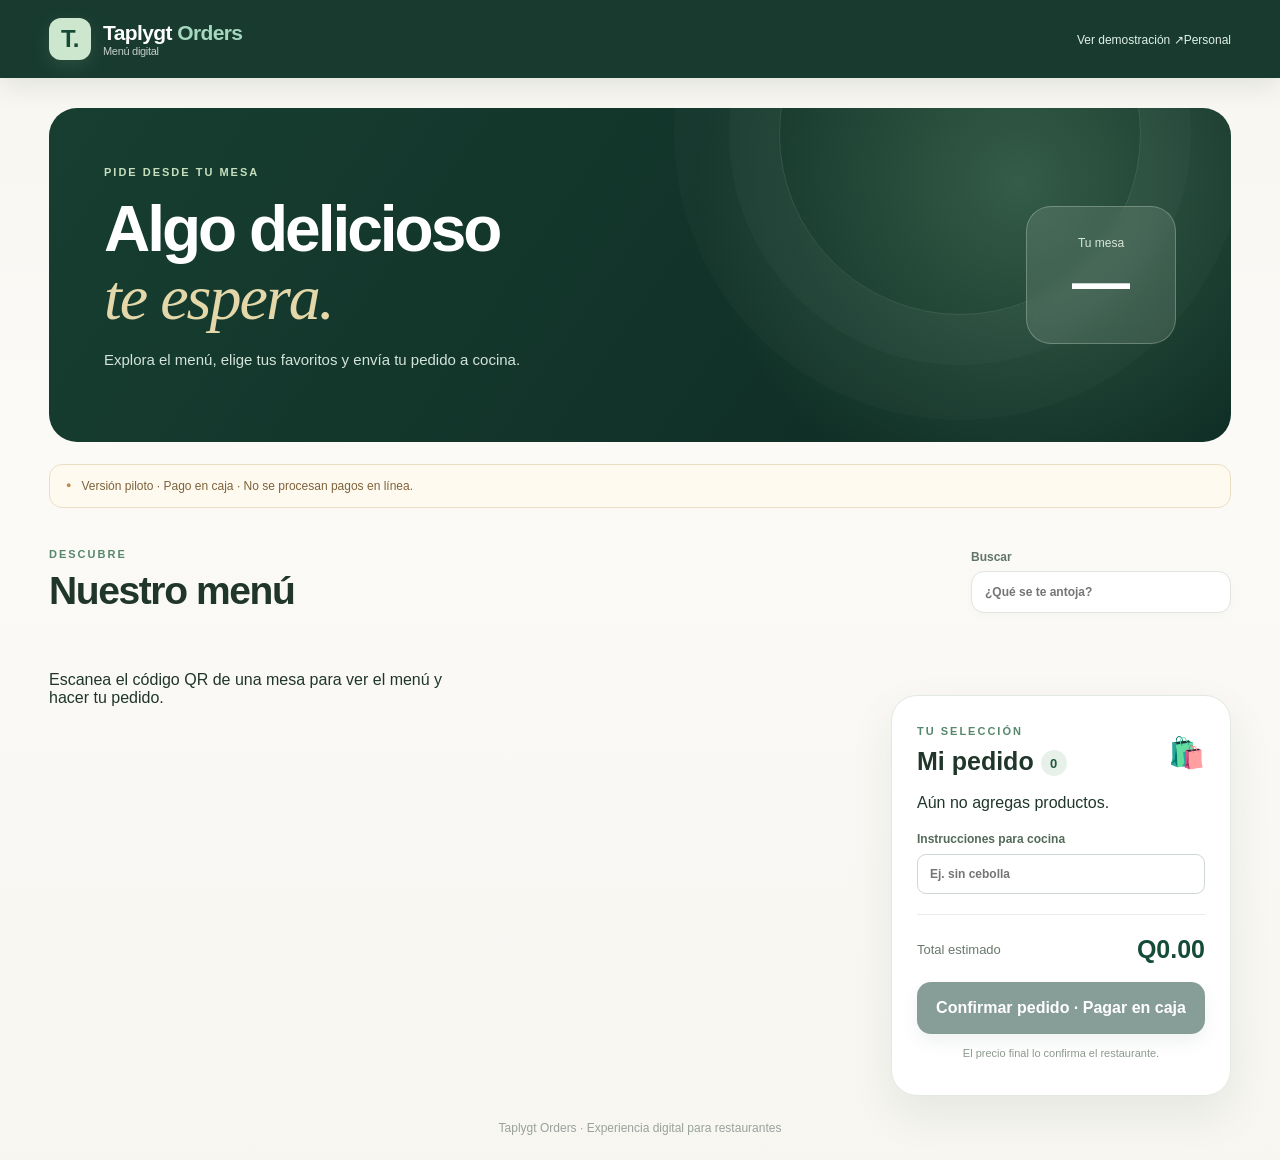
==== commit e02b3529: "Link shareable Taplygt sales demo from index.html" ====
--- a/index.html
+++ b/index.html
@@ -6,7 +6,7 @@
 <body class="customer-page">
 <header class="customer-header"><div class="customer-shell customer-header-inner">
 <div class="customer-brand"><span class="customer-logo">T.</span><div><strong>Taplygt <span>Orders</span></strong><small id="restaurantBrandName">Menú digital</small></div></div>
-<a href="admin/" class="customer-admin-link">Personal ↗</a></div></header>
+<div class="customer-header-links"><a href="demo/" class="customer-admin-link">Ver demostración ↗</a><a href="admin/" class="customer-admin-link">Personal</a></div></div></header>
 <main class="customer-shell">
 <section class="customer-hero"><div><span class="customer-eyebrow" id="heroRestaurantName">PIDE DESDE TU MESA</span><h1>Algo delicioso<br><em>te espera.</em></h1>
 <p>Explora el menú, elige tus favoritos y envía tu pedido a cocina.</p></div>
--- a/css/atelier.css
+++ b/css/atelier.css
@@ -142,3 +142,63 @@
 }
 @media(max-width:390px){.customer-hero{padding:26px 18px!important}.customer-table-badge{min-width:65px}.customer-hero h1{font-size:35px}.customer-product{grid-template-columns:100px minmax(0,1fr)}.customer-product-art{min-height:155px}.customer-product-body{padding:12px}.customer-add{padding:8px 9px;font-size:11px}}
 @media(prefers-reduced-motion:reduce){html{scroll-behavior:auto}*,*:before,*:after{transition:none!important;animation:none!important}}
+
+/* Compact in-panel navigation */
+.dashboard-shortcuts{display:flex;gap:10px;overflow-x:auto;scrollbar-width:none;margin:0 0 22px;padding:2px 1px 8px}
+.dashboard-shortcuts a{flex:1 0 auto;display:flex;align-items:center;justify-content:space-between;gap:15px;border:1px solid #dce7dd;background:#fff;padding:15px 17px;min-width:155px;text-decoration:none;border-radius:15px;color:#23523c;font-size:13px;font-weight:800;box-shadow:0 4px 12px #173e2b09;transition:background .2s,border-color .2s,transform .2s}
+.dashboard-shortcuts a:hover{background:#eaf3eb;border-color:#b6d1bc;transform:translateY(-2px)}
+.dashboard-shortcuts span{color:#80a28b}
+#pedidos,#estadisticas,#catalogo,#mesas{scroll-margin-top:25px}
+.owner-list-head{display:flex;align-items:end;justify-content:space-between;gap:16px;margin:27px 0 8px}
+.owner-list-head h3{font-size:24px;letter-spacing:-.6px;margin:5px 0 0}
+.owner-search{font-size:12px;font-weight:750;color:#5d7466;min-width:min(280px,100%)}
+.owner-search input{width:100%;display:block;margin-top:7px;min-height:44px;background:#fff;border-radius:12px}
+.owner-empty{grid-column:1/-1;text-align:center;padding:35px;color:#6e8074;border-style:dashed}
+@media(max-width:660px){.dashboard-shortcuts{margin-bottom:15px}.dashboard-shortcuts a{padding:12px 14px;min-width:136px}.owner-list-head{align-items:stretch;flex-direction:column}.owner-search{width:100%}}
+
+/* New-restaurant launch checklist */
+.getting-started{padding:25px 27px;margin:0 0 22px;background:linear-gradient(125deg,#fff,#f0f5ec);border:1px solid #cfe1ce}
+.getting-started-head{display:flex;align-items:flex-start;gap:15px}
+.getting-started-icon{width:46px;height:46px;flex:0 0 auto;display:grid;place-items:center;border-radius:15px;color:#f5e4b8;background:#174f39;font-size:24px}
+.getting-started h3{font-size:24px;letter-spacing:-.7px;margin:4px 0 7px}
+.getting-started p{font-size:13px;color:#667b6c;margin:0}
+.getting-started-steps{margin-top:20px;display:grid;grid-template-columns:repeat(3,minmax(0,1fr));gap:12px}
+.getting-started-steps a{display:flex;gap:12px;align-items:center;padding:15px 12px;text-decoration:none;color:#204733;background:#fff;border:1px solid #dfe9df;border-radius:15px;min-width:0}
+.getting-started-steps a:hover{background:#f3f8f0;border-color:#adcdb5}
+.getting-started-steps a>span:nth-child(2){flex:1;min-width:0}
+.getting-started-steps a strong,.getting-started-steps a small{display:block}
+.getting-started-steps a strong{font-size:12px;line-height:1.4}
+.getting-started-steps a small{font-size:11px;font-weight:400;color:#829185;margin-top:5px}
+.getting-started-steps a b{color:#79a38c}
+.step-number{font-size:12px;font-weight:900;color:#488568}
+@media(max-width:880px){.getting-started-steps{grid-template-columns:1fr}}
+@media(max-width:660px){.getting-started{padding:19px}.getting-started h3{font-size:20px}}
+
+/* Printable QR table cards */
+.qr-cards{display:grid;grid-template-columns:repeat(auto-fit,minmax(215px,1fr));gap:17px;margin:24px 0 12px;scroll-margin-top:20px}
+.qr-print-card{display:flex;flex-direction:column;align-items:center;text-align:center;background:#fff;color:#163c2c;border:1px solid #cfddd0;border-radius:21px;padding:25px 16px 22px;min-height:377px;box-shadow:0 8px 22px #1039260b;break-inside:avoid;page-break-inside:avoid}
+.qr-print-brand{font-weight:850;font-size:17px;letter-spacing:-.8px}
+.qr-print-caption{font-weight:800;font-size:10px;letter-spacing:2px;color:#5c8468;margin:19px 0 0}
+.qr-print-card h3{font-size:25px;margin:7px 0 17px;letter-spacing:-.8px}
+.qr-image{padding:11px;background:#fff;border:1px solid #dee8de;border-radius:13px}
+.qr-image img,.qr-image canvas{display:block!important;margin:auto;max-width:100%}
+.qr-print-card p{font-size:11px;color:#6e7c6d;line-height:1.6;max-width:185px;margin:16px 0 8px}
+.qr-print-card small{font-size:10px;color:#315c43;font-weight:700;margin-top:auto}
+@media print{
+ @page{size:A4 portrait;margin:12mm}
+ body.printing-qr{background:#fff!important;color:#173929}
+ body.printing-qr .admin-header,body.printing-qr footer{display:none!important}
+ body.printing-qr main.admin-shell{display:block!important;max-width:none!important;padding:0!important;margin:0!important}
+ body.printing-qr #loginBox,body.printing-qr #signupBox,body.printing-qr #setupBox{display:none!important}
+ body.printing-qr #dashboard{display:block!important}
+ body.printing-qr #dashboard>:not(#mesas){display:none!important}
+ body.printing-qr #mesas{display:block!important;border:0!important;box-shadow:none!important;margin:0!important;padding:0!important}
+ body.printing-qr #mesas>:not(#qrCards){display:none!important}
+ body.printing-qr #qrCards{display:grid!important;grid-template-columns:repeat(2,minmax(0,1fr));gap:9mm;margin:0!important}
+ body.printing-qr .qr-print-card{box-shadow:none!important;border:1px solid #b6c8b8!important;min-height:112mm;border-radius:5mm;padding:9mm 5mm!important}
+ body.printing-qr .qr-print-card img{display:block!important}
+ body.printing-qr .qr-print-card canvas{display:none!important}
+}
+
+.qr-download{font-size:11px;padding:8px 13px;margin:12px 0 0;min-height:36px}
+@media print{body.printing-qr .qr-download{display:none!important}}
